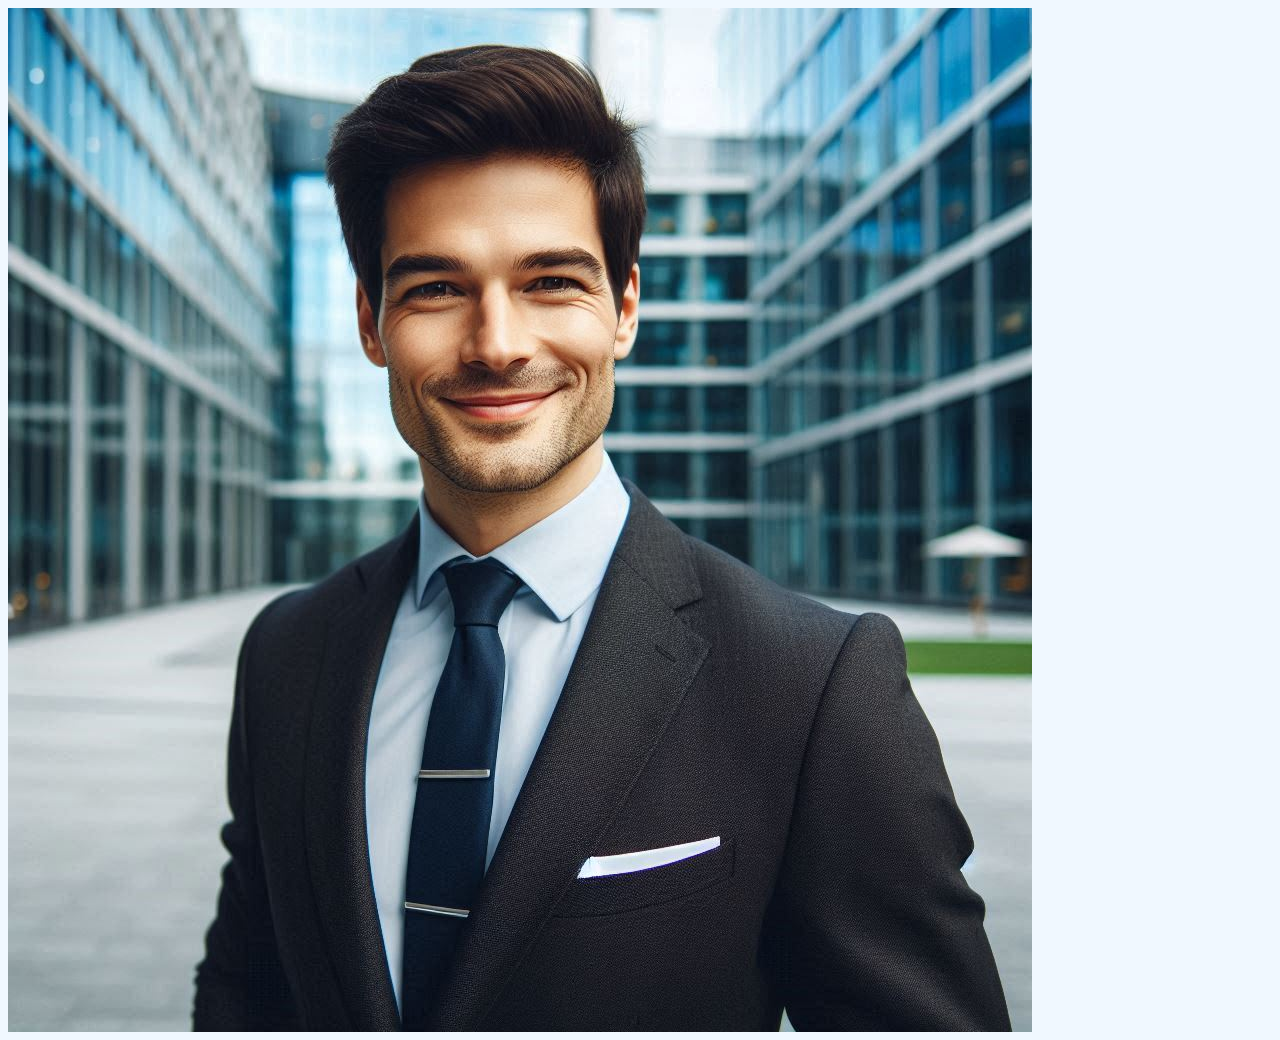
==== projetos/cards_de_usuarios/index.html @ 20c6ab80 "Exercises" ====
<html lang="en">
<head>
    <meta charset="UTF-8">
    <meta name="viewport" content="width=device-width, initial-scale=1.0">
    <title>Cards de usuários</title>
    <link rel="stylesheet" href="styles.css">
    <link
      rel="stylesheet"
      href="https://cdnjs.cloudflare.com/ajax/libs/font-awesome/6.1.1/css/all.min.css"
    />
</head>
<body>

    <div class="card-container">
        <div class="user-card">
            <img src="img/linkedin_profile_m.png" alt="">
        </div>
        <div class="user-card"></div>
    </div>
    
</body>
</html>
---- projetos/cards_de_usuarios/styles.css ----
body {
    background-color: aliceblue;
}

h1 {
    color: red;
}
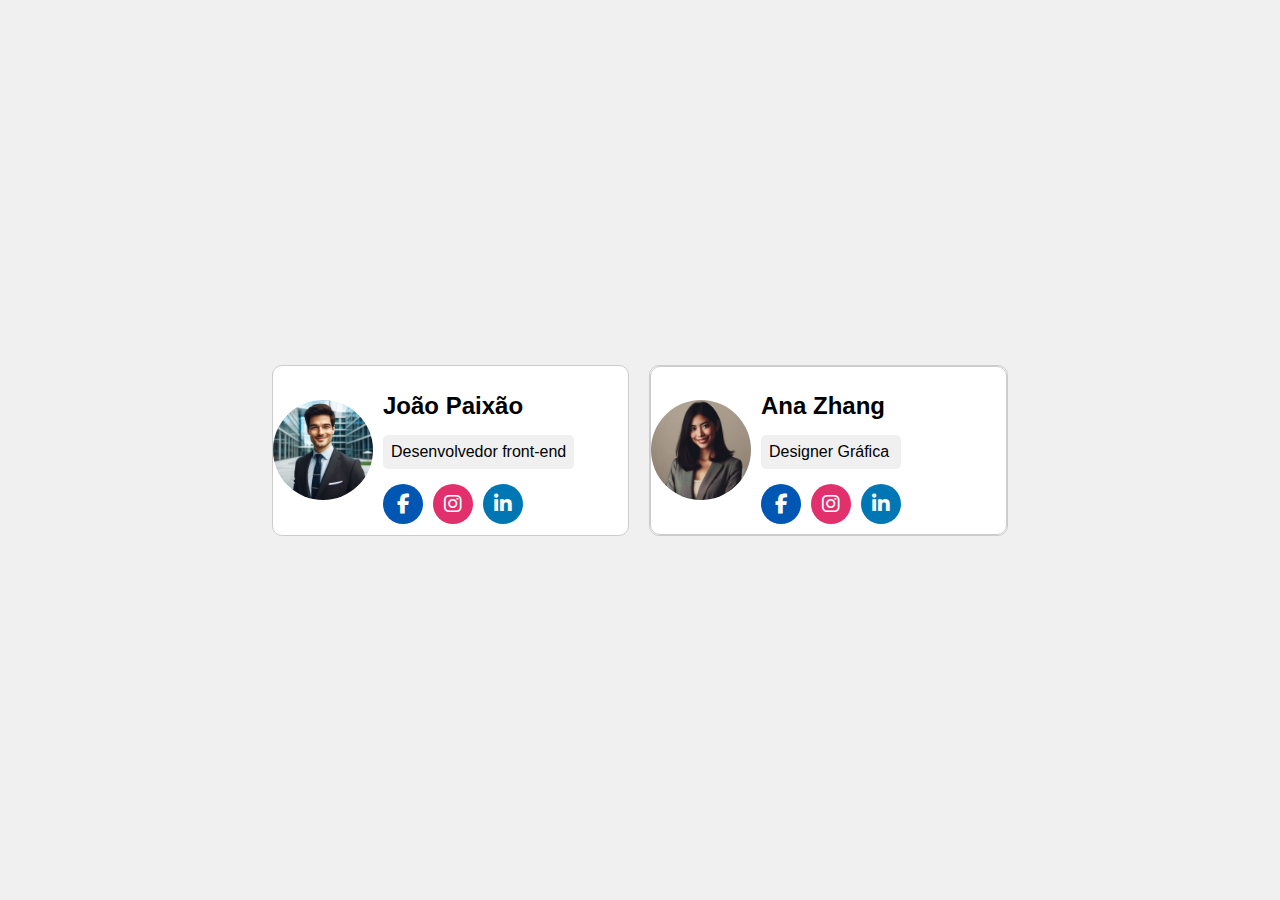
==== commit e7003521: "Recursos avançados" ====
--- a/projetos/cards_de_usuarios/index.html
+++ b/projetos/cards_de_usuarios/index.html
@@ -13,9 +13,43 @@
 
     <div class="card-container">
         <div class="user-card">
-            <img src="img/linkedin_profile_m.png" alt="">
+            <img src="img/linkedin_profile_m.png" alt="homem de terno sorrindo para a câmera" class="user-image">
+            <div class="user-info">
+                <h2>João Paixão</h2>
+                <p>Desenvolvedor front-end</p>
+                <div class="social-links">
+                    <a href="#" class="social-icon facebook">
+                       <i class="fab fa-facebook-f"></i> 
+                    </a>
+                    <a href="#" class="social-icon instagram">
+                        <i class="fab fa-instagram"></i> 
+                     </a>
+                     <a href="#" class="social-icon linkedin">
+                        <i class="fab fa-linkedin-in"></i> 
+                     </a>
+                </div>
+            </div>
         </div>
-        <div class="user-card"></div>
+        <div class="user-card">
+            <div class="user-card">
+                <img src="img/linkedin_profile_w.png" alt="mulher de terno sorrindo para a câmera" class="user-image">
+                <div class="user-info">
+                    <h2>Ana Zhang</h2>
+                    <p>Designer Gráfica</p>
+                    <div class="social-links">
+                        <a href="#" class="social-icon facebook">
+                           <i class="fab fa-facebook-f"></i> 
+                        </a>
+                        <a href="#" class="social-icon instagram">
+                            <i class="fab fa-instagram"></i> 
+                         </a>
+                         <a href="#" class="social-icon linkedin">
+                            <i class="fab fa-linkedin-in"></i> 
+                         </a>
+                    </div>
+                </div>
+            </div>
+        </div>
     </div>
     
 </body>
--- a/projetos/cards_de_usuarios/styles.css
+++ b/projetos/cards_de_usuarios/styles.css
@@ -1,7 +1,87 @@
+html,
 body {
-    background-color: aliceblue;
+    height: 100%;
+    margin: 0;
+    display: flex;
+    /* centraliza horizontal */
+    justify-content: center;
+    /* centraliza vertical */
+    align-items: center;
+    background-color: #f0f0f0;
+    font-family: Helvetica;
 }
 
-h1 {
-    color: red;
+.card-container {
+    display: flex;
+    justify-content: center;
+    gap: 20px;
+}
+
+.user-card {
+    display: flex;
+    align-items: center;
+    background-color: #FFF;
+    border: 1px solid #CCC;
+    border-radius: 10px;
+    box-shadow: 0 2px 5px rbg(0, 0, 0, 0.2);
+    /* padding: 10px 25px */
+    min-width: 355px;
+}
+
+.user-image {
+    width: 100px;
+    height: 100px;
+    border-radius: 50%;
+    margin-right: 1opx;
+}
+
+.user-info {
+    padding: 10px;
+}
+
+.user-info h2,
+.user-info p {
+    margin: 15px 0;
+}
+
+.user-info p {
+    background-color: #f0f0f0;
+    padding: 8px;
+    border-radius: 5px;
+}
+
+.social-links {
+    display: flex;
+    gap: 10px;
+}
+
+.social-icon {
+    display: flex;
+    align-items: center;
+    justify-content: center;
+    width: 40px;
+    height: 40px;
+    background-color: #007bff;
+    color: #fff;
+    text-decoration: none;
+    font-size: 20px;
+    border-radius: 50%;
+    transition: .4s;
+}
+
+.social-icon:hover {
+    opacity: .7;
+
+}
+
+.facebook {
+    background-color: #0056b3;
+}
+
+.instagram {
+    background-color: #e1306c;
+}
+
+.linkedin {
+    background-color: #0077b5;
 }